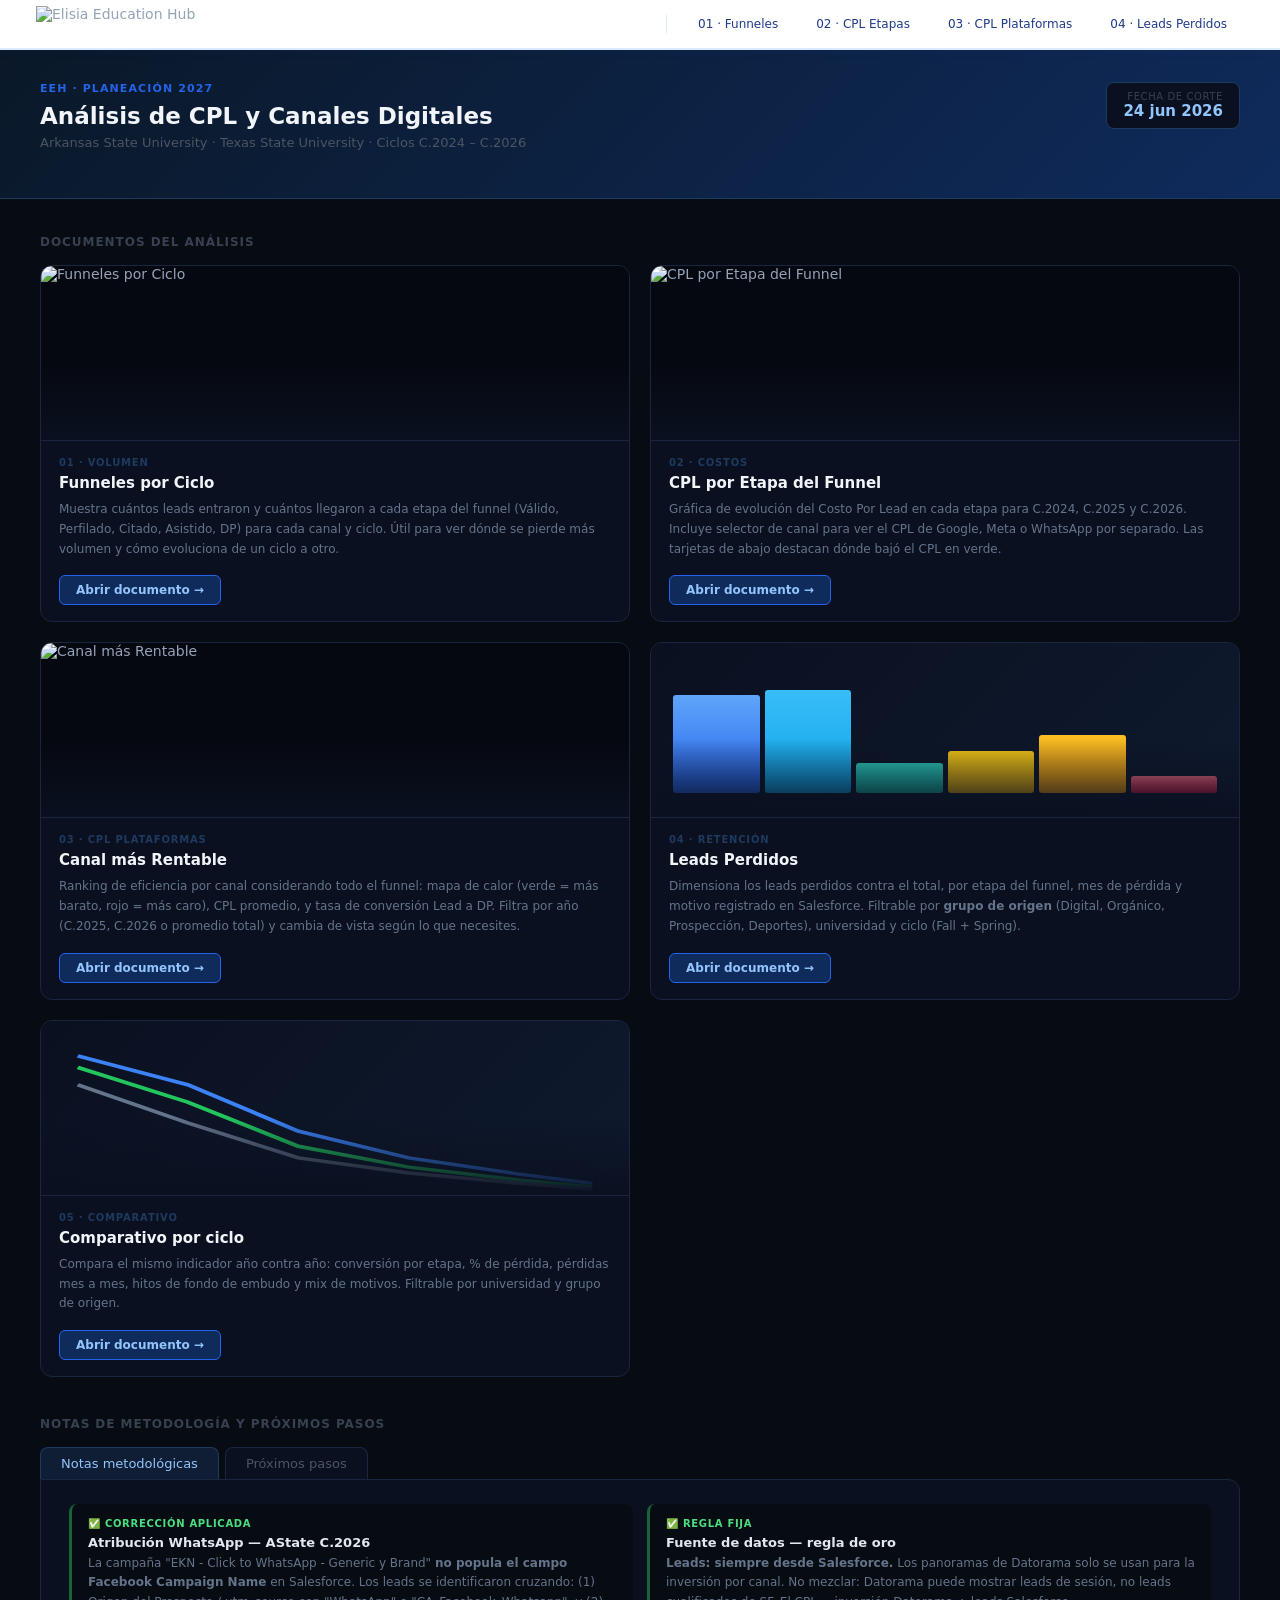
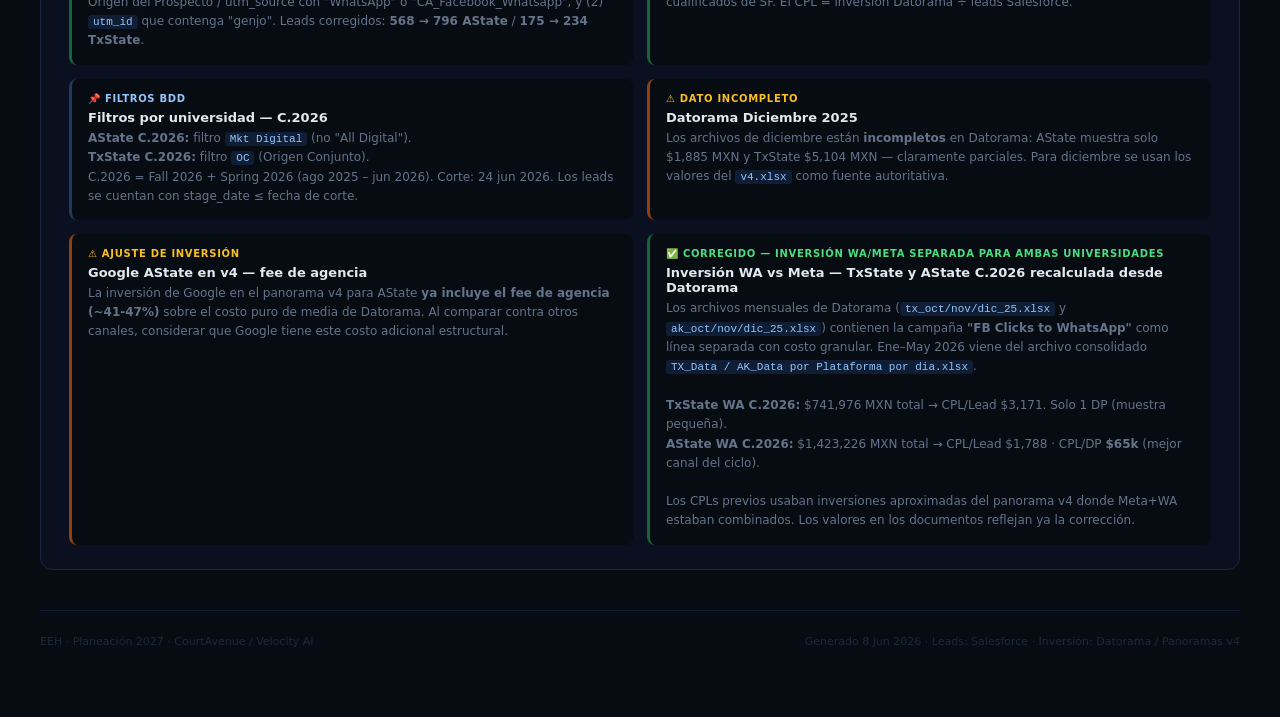
==== index.html @ 45e16dbb "Publicar dashboard CPL EEH (Arkansas + Texas) — corte 24/25-jun 2026, TR_Huge_062526 Sitio estático " ====
<!DOCTYPE html>
<html lang="es">
<head>
<meta charset="UTF-8">
<meta name="viewport" content="width=device-width, initial-scale=1">
<title>EEH · Análisis de Planeación 2027 · Dashboard</title>
<link rel="stylesheet" href="styles.css">
<style>
/* Header gradient */
.header{background:linear-gradient(135deg,#0a1828 0%,#0f2b5c 100%);border-bottom:1px solid #1e3a5f;padding:32px 40px 28px;margin:-36px -40px 36px}
.header-top{display:flex;align-items:flex-start;justify-content:space-between;margin-bottom:20px}
.project-tag{font-size:11px;font-weight:600;color:#2563eb;text-transform:uppercase;letter-spacing:.1em;margin-bottom:8px}
.header h1{font-size:23px;font-weight:700;color:#f1f5f9;margin-bottom:6px}
.header .sub{font-size:13px;color:#4b5563}
.date-badge{background:#0a1020;border:1px solid #1e3a5f;border-radius:8px;padding:8px 16px;text-align:right;flex-shrink:0}
.date-badge .lbl{font-size:10px;color:#374151;text-transform:uppercase;letter-spacing:.06em}
.date-badge .val{font-size:15px;font-weight:600;color:#93c5fd}

/* Mensaje para Arturo */
.arturo-card{background:#0a1020;border:1px solid #1a2540;border-left:4px solid #2563eb;border-radius:0 10px 10px 0;padding:20px 24px;margin-bottom:32px}
.arturo-from{font-size:11px;color:#4b5563;margin-bottom:12px;text-transform:uppercase;letter-spacing:.06em}
.arturo-body{font-size:14px;color:#94a3b8;line-height:1.8}
.arturo-body p{margin-bottom:10px}.arturo-body p:last-child{margin-bottom:0}
.arturo-body strong{color:#e2e8f0}

/* Documents grid */
.section-title{font-size:12px;font-weight:600;color:#374151;text-transform:uppercase;letter-spacing:.08em;margin-bottom:16px}
.docs-grid{display:grid;grid-template-columns:repeat(2,1fr);gap:20px;margin-bottom:40px}
.doc-card{background:#0a1020;border:1px solid #1a2540;border-radius:12px;overflow:hidden;transition:.2s}
.doc-card:hover{border-color:#2563eb;transform:translateY(-2px)}

/* Screenshot thumbnail */
.thumb{width:100%;height:175px;overflow:hidden;background:#050810;position:relative;border-bottom:1px solid #1a2540}
.thumb img{width:100%;height:100%;object-fit:cover;object-position:top center;display:block}
.thumb-overlay{position:absolute;inset:0;background:linear-gradient(to bottom,transparent 55%,#0a1020 100%)}

.doc-body{padding:16px 18px}
.doc-num{font-size:10px;font-weight:700;color:#1e3a5f;text-transform:uppercase;letter-spacing:.08em;margin-bottom:6px}
.doc-title{font-size:15px;font-weight:600;color:#f1f5f9;margin-bottom:8px}
.doc-desc{font-size:12px;color:#64748b;line-height:1.65;margin-bottom:16px}
.doc-btn{display:inline-block;background:#0f2b5c;color:#93c5fd;border:1px solid #2563eb;border-radius:6px;padding:7px 16px;font-size:12px;font-weight:600;cursor:pointer;text-decoration:none;transition:.15s}
.doc-btn:hover{background:#1e3a5f}

/* Tabs de metodología */
.meta-area{margin-bottom:40px}
.meta-tabs{display:flex;gap:6px;margin-bottom:0}
.meta-tab{padding:8px 20px;border-radius:8px 8px 0 0;cursor:pointer;font-size:13px;font-weight:500;border:1px solid #1a2540;border-bottom:none;background:#0a1020;color:#4b5563;transition:.15s}
.meta-tab.active{background:#0f1e35;color:#93c5fd;border-color:#1e3a5f}
.meta-pane{display:none;background:#0a1020;border:1px solid #1a2540;border-radius:0 12px 12px 12px;padding:24px 28px}
.meta-pane.active{display:block}

/* Notas */
.note-grid{display:grid;grid-template-columns:1fr 1fr;gap:14px}
.note-item{background:#070b12;border-radius:8px;padding:14px 16px;border-left:3px solid #1e3a5f}
.note-item.green{border-left-color:#166534}
.note-item.yellow{border-left-color:#92400e}
.note-item.red{border-left-color:#7f1d1d}
.note-tag{font-size:10px;font-weight:700;text-transform:uppercase;letter-spacing:.07em;margin-bottom:6px}
.note-title{font-size:13px;font-weight:600;color:#e2e8f0;margin-bottom:4px}
.note-body{font-size:12px;color:#64748b;line-height:1.6}
.note-body code{background:#0f1e35;color:#93c5fd;padding:1px 5px;border-radius:3px;font-size:11px}

/* Pasos */
.steps{display:flex;flex-direction:column;gap:12px}
.step{display:flex;gap:14px;align-items:flex-start}
.step-num{width:26px;height:26px;background:#0f2b5c;border:1px solid #2563eb;border-radius:50%;display:flex;align-items:center;justify-content:center;font-size:11px;font-weight:700;color:#93c5fd;flex-shrink:0}
.step-body{flex:1;padding-top:2px}
.step-title{font-size:13px;font-weight:600;color:#e2e8f0;margin-bottom:3px}
.step-desc{font-size:12px;color:#64748b;line-height:1.55}
.step-badge{display:inline-block;font-size:10px;font-weight:600;padding:1px 7px;border-radius:10px;margin-left:8px}
.badge-pend{background:#1a1800;color:#fbbf24;border:1px solid #78350f}
.badge-done{background:#052010;color:#4ade80;border:1px solid #166534}
.badge-next{background:#1a0a00;color:#fb923c;border:1px solid #7c3a00}

/* Footer */
.footer{padding:24px 0;border-top:1px solid #0f1e35;font-size:11px;color:#1e293b;display:flex;justify-content:space-between}

@media(max-width:768px){
  .header{padding:18px 20px 16px;margin:-24px -20px 24px}
  .header-top{flex-direction:column;gap:10px}
  .header h1{font-size:19px}
  .date-badge{align-self:flex-start}
  .docs-grid{grid-template-columns:1fr}
  .meta-tabs{flex-wrap:wrap}
  .meta-tab{font-size:12px;padding:7px 14px}
  .note-grid{grid-template-columns:1fr}
}
</style>
</head>
<body>

<nav class="site-nav">
  <span class="nav-brand"><img src="elisia-logo.webp" class="nav-logo" alt="Elisia Education Hub"></span>
  <div class="nav-sep"></div>
  <div class="nav-divider"></div>
  <a href="funneles_ciclos.html" class="nav-link">01 · Funneles</a>
  <a href="cpl_etapas.html" class="nav-link">02 · CPL Etapas</a>
  <a href="canal_rentabilidad.html" class="nav-link">03 · CPL Plataformas</a>
  <a href="leads_perdidos.html" class="nav-link">04 · Leads Perdidos</a>
</nav>

<div class="page-body">

<!-- Header -->
<div class="header">
  <div class="header-top">
    <div>
      <div class="project-tag">EEH · Planeación 2027</div>
      <h1>Análisis de CPL y Canales Digitales</h1>
      <p class="sub">Arkansas State University · Texas State University · Ciclos C.2024 – C.2026</p>
    </div>
    <div class="date-badge">
      <div class="lbl">Fecha de corte</div>
      <div class="val">24 jun 2026</div>
    </div>
  </div>
</div>

<!-- Documentos -->
<p class="section-title" style="margin-top:0">Documentos del análisis</p>
<div class="docs-grid">

  <div class="doc-card">
    <div class="thumb">
      <img src="thumb_funneles.png" alt="Funneles por Ciclo">
      <div class="thumb-overlay"></div>
    </div>
    <div class="doc-body">
      <div class="doc-num">01 · Volumen</div>
      <div class="doc-title">Funneles por Ciclo</div>
      <div class="doc-desc">Muestra cuántos leads entraron y cuántos llegaron a cada etapa del funnel (Válido, Perfilado, Citado, Asistido, DP) para cada canal y ciclo. Útil para ver dónde se pierde más volumen y cómo evoluciona de un ciclo a otro.</div>
      <a class="doc-btn" href="funneles_ciclos.html" target="_blank">Abrir documento →</a>
    </div>
  </div>

  <div class="doc-card">
    <div class="thumb">
      <img src="thumb_cpl.png" alt="CPL por Etapa del Funnel">
      <div class="thumb-overlay"></div>
    </div>
    <div class="doc-body">
      <div class="doc-num">02 · Costos</div>
      <div class="doc-title">CPL por Etapa del Funnel</div>
      <div class="doc-desc">Gráfica de evolución del Costo Por Lead en cada etapa para C.2024, C.2025 y C.2026. Incluye selector de canal para ver el CPL de Google, Meta o WhatsApp por separado. Las tarjetas de abajo destacan dónde bajó el CPL en verde.</div>
      <a class="doc-btn" href="cpl_etapas.html" target="_blank">Abrir documento →</a>
    </div>
  </div>

  <div class="doc-card">
    <div class="thumb">
      <img src="thumb_canal.png" alt="Canal más Rentable">
      <div class="thumb-overlay"></div>
    </div>
    <div class="doc-body">
      <div class="doc-num">03 · CPL Plataformas</div>
      <div class="doc-title">Canal más Rentable</div>
      <div class="doc-desc">Ranking de eficiencia por canal considerando todo el funnel: mapa de calor (verde = más barato, rojo = más caro), CPL promedio, y tasa de conversión Lead a DP. Filtra por año (C.2025, C.2026 o promedio total) y cambia de vista según lo que necesites.</div>
      <a class="doc-btn" href="canal_rentabilidad.html" target="_blank">Abrir documento →</a>
    </div>
  </div>

  <div class="doc-card">
    <div class="thumb" style="display:flex;align-items:flex-end;gap:5px;padding:24px 22px;background:linear-gradient(135deg,#0a1020,#0f1a2e)">
      <div style="flex:1;height:78%;background:linear-gradient(180deg,#60a5fa,#2563eb);border-radius:3px"></div>
      <div style="flex:1;height:82%;background:linear-gradient(180deg,#38bdf8,#0ea5e9);border-radius:3px"></div>
      <div style="flex:1;height:24%;background:linear-gradient(180deg,#2dd4bf,#14b8a6);border-radius:3px"></div>
      <div style="flex:1;height:34%;background:linear-gradient(180deg,#facc15,#eab308);border-radius:3px"></div>
      <div style="flex:1;height:46%;background:linear-gradient(180deg,#fbbf24,#f59e0b);border-radius:3px"></div>
      <div style="flex:1;height:14%;background:linear-gradient(180deg,#fb7185,#e11d48);border-radius:3px"></div>
      <div class="thumb-overlay"></div>
    </div>
    <div class="doc-body">
      <div class="doc-num">04 · Retención</div>
      <div class="doc-title">Leads Perdidos</div>
      <div class="doc-desc">Dimensiona los leads perdidos contra el total, por etapa del funnel, mes de pérdida y motivo registrado en Salesforce. Filtrable por <b>grupo de origen</b> (Digital, Orgánico, Prospección, Deportes), universidad y ciclo (Fall + Spring).</div>
      <a class="doc-btn" href="leads_perdidos.html" target="_blank">Abrir documento →</a>
    </div>
  </div>

  <div class="doc-card">
    <div class="thumb" style="position:relative;padding:0;background:linear-gradient(135deg,#0a1020,#0f1a2e)">
      <svg viewBox="0 0 320 150" preserveAspectRatio="none" style="width:100%;height:100%;display:block">
        <polyline points="20,30 80,55 140,95 200,118 260,132 300,140" fill="none" stroke="#3b82f6" stroke-width="3"/>
        <polyline points="20,40 80,70 140,108 200,126 260,137 300,143" fill="none" stroke="#22c55e" stroke-width="3"/>
        <polyline points="20,55 80,88 140,118 200,131 260,140 300,145" fill="none" stroke="#64748b" stroke-width="3"/>
      </svg>
      <div class="thumb-overlay"></div>
    </div>
    <div class="doc-body">
      <div class="doc-num">05 · Comparativo</div>
      <div class="doc-title">Comparativo por ciclo</div>
      <div class="doc-desc">Compara el mismo indicador año contra año: conversión por etapa, % de pérdida, pérdidas mes a mes, hitos de fondo de embudo y mix de motivos. Filtrable por universidad y grupo de origen.</div>
      <a class="doc-btn" href="comparativo.html" target="_blank">Abrir documento →</a>
    </div>
  </div>

</div>

<!-- Metodología y pasos -->
<div class="meta-area">
  <p class="section-title" style="margin-top:0;margin-bottom:16px">Notas de metodología y próximos pasos</p>
  <div class="meta-tabs">
    <div class="meta-tab active" onclick="setMeta('notas',this)">Notas metodológicas</div>
    <div class="meta-tab" onclick="setMeta('pasos',this)">Próximos pasos</div>
  </div>

  <div class="meta-pane active" id="meta-notas">
    <div class="note-grid">

      <div class="note-item green">
        <div class="note-tag" style="color:#4ade80">✅ Corrección aplicada</div>
        <div class="note-title">Atribución WhatsApp — AState C.2026</div>
        <div class="note-body">La campaña "EKN - Click to WhatsApp - Generic y Brand" <strong>no popula el campo Facebook Campaign Name</strong> en Salesforce. Los leads se identificaron cruzando: (1) Origen del Prospecto / utm_source con "WhatsApp" o "CA_Facebook_Whatsapp", y (2) <code>utm_id</code> que contenga "genjo". Leads corregidos: <strong>568 → 796 AState</strong> / <strong>175 → 234 TxState</strong>.</div>
      </div>

      <div class="note-item green">
        <div class="note-tag" style="color:#4ade80">✅ Regla fija</div>
        <div class="note-title">Fuente de datos — regla de oro</div>
        <div class="note-body"><strong>Leads: siempre desde Salesforce.</strong> Los panoramas de Datorama solo se usan para la inversión por canal. No mezclar: Datorama puede mostrar leads de sesión, no leads cualificados de SF. El CPL = inversión Datorama ÷ leads Salesforce.</div>
      </div>

      <div class="note-item">
        <div class="note-tag" style="color:#93c5fd">📌 Filtros BDD</div>
        <div class="note-title">Filtros por universidad — C.2026</div>
        <div class="note-body">
          <strong>AState C.2026:</strong> filtro <code>Mkt Digital</code> (no "All Digital").<br>
          <strong>TxState C.2026:</strong> filtro <code>OC</code> (Origen Conjunto).<br>
          C.2026 = Fall 2026 + Spring 2026 (ago 2025 – jun 2026). Corte: 24 jun 2026. Los leads se cuentan con stage_date ≤ fecha de corte.
        </div>
      </div>

      <div class="note-item yellow">
        <div class="note-tag" style="color:#fbbf24">⚠️ Dato incompleto</div>
        <div class="note-title">Datorama Diciembre 2025</div>
        <div class="note-body">Los archivos de diciembre están <strong>incompletos</strong> en Datorama: AState muestra solo $1,885 MXN y TxState $5,104 MXN — claramente parciales. Para diciembre se usan los valores del <code>v4.xlsx</code> como fuente autoritativa.</div>
      </div>

      <div class="note-item yellow">
        <div class="note-tag" style="color:#fbbf24">⚠️ Ajuste de inversión</div>
        <div class="note-title">Google AState en v4 — fee de agencia</div>
        <div class="note-body">La inversión de Google en el panorama v4 para AState <strong>ya incluye el fee de agencia (~41-47%)</strong> sobre el costo puro de media de Datorama. Al comparar contra otros canales, considerar que Google tiene este costo adicional estructural.</div>
      </div>

      <div class="note-item green">
        <div class="note-tag" style="color:#4ade80">✅ Corregido — Inversión WA/Meta separada para ambas universidades</div>
        <div class="note-title">Inversión WA vs Meta — TxState y AState C.2026 recalculada desde Datorama</div>
        <div class="note-body">
          Los archivos mensuales de Datorama (<code>tx_oct/nov/dic_25.xlsx</code> y <code>ak_oct/nov/dic_25.xlsx</code>) contienen la campaña <strong>"FB Clicks to WhatsApp"</strong> como línea separada con costo granular. Ene–May 2026 viene del archivo consolidado <code>TX_Data / AK_Data por Plataforma por dia.xlsx</code>.<br><br>
          <strong>TxState WA C.2026:</strong> $741,976 MXN total → CPL/Lead $3,171. Solo 1 DP (muestra pequeña).<br>
          <strong>AState WA C.2026:</strong> $1,423,226 MXN total → CPL/Lead $1,788 · CPL/DP <strong>$65k</strong> (mejor canal del ciclo).<br><br>
          Los CPLs previos usaban inversiones aproximadas del panorama v4 donde Meta+WA estaban combinados. Los valores en los documentos reflejan ya la corrección.
        </div>
      </div>

    </div>
  </div>

  <div class="meta-pane" id="meta-pasos">
    <div class="steps">

      <div class="step">
        <div class="step-num">1</div>
        <div class="step-body">
          <div class="step-title">Confirmar filtro TxState C.2025 con Power BI <span class="step-badge badge-pend">Pendiente</span></div>
          <div class="step-desc">TxState C.2025 puede tener un filtro OC (~2,467 leads) o Mkt Digital (~2,442 leads). La diferencia es pequeña pero afecta los CPL. Validar contra el reporte de PBI antes de cerrar la planeación.</div>
        </div>
      </div>

      <div class="step">
        <div class="step-num">2</div>
        <div class="step-body">
          <div class="step-title">Pulir atribución WhatsApp en Salesforce <span class="step-badge badge-next">C.2027</span></div>
          <div class="step-desc">Coordinar con Ely / Genjo para que la campaña "EKN - Click to WhatsApp" popule correctamente el campo Facebook Campaign Name en SF. Actualmente hay que hacer el cruce manual por utm_id=genjo, lo cual es frágil si cambia el naming.</div>
        </div>
      </div>

      <div class="step">
        <div class="step-num">3</div>
        <div class="step-body">
          <div class="step-title">Actualizar datos al cierre de C.2026 <span class="step-badge badge-pend">Ago 2026</span></div>
          <div class="step-desc">El corte actual es 31 mayo 2026. Al cierre del ciclo (agosto 2026), actualizar los leads finales de Salesforce y la inversión completa de Datorama, incluyendo diciembre 2025 cuando estén los archivos completos.</div>
        </div>
      </div>

      <div class="step">
        <div class="step-num">4</div>
        <div class="step-body">
          <div class="step-title">Extender análisis a TxState C.2024 <span class="step-badge badge-next">Opcional</span></div>
          <div class="step-desc">Los datos históricos de TxState C.2024 no están en el análisis actual por falta de Datorama de ese ciclo. Si se consiguen los panoramas de inversión, se puede completar la serie histórica para tener tres ciclos comparables en TxState.</div>
        </div>
      </div>

      <div class="step">
        <div class="step-num">5</div>
        <div class="step-body">
          <div class="step-title">Separación Meta/WA TxState C.2026 ✅ — TxState C.2025 pendiente <span class="step-badge" style="background:#166534;color:#4ade80">Parcialmente resuelto</span></div>
          <div class="step-desc">C.2026 ya tiene inversiones separadas desde archivos Datorama (tx_oct/nov/dic_25 + consolidado). Para C.2025 de TxState aún no hay archivos mensuales con desglose WA/Meta en OneDrive — solicitar al equipo de medios o a la agencia el reporte de Meta Ads Manager filtrado por tipo de objetivo (Messages vs Website).</div>
        </div>
      </div>

    </div>
  </div>
</div>

<div class="footer">
  <span>EEH · Planeación 2027 · CourtAvenue / Velocity AI</span>
  <span>Generado 8 jun 2026 · Leads: Salesforce · Inversión: Datorama / Panoramas v4</span>
</div>

<script>
function setMeta(id,el){
  document.querySelectorAll('.meta-tab').forEach(t=>t.classList.remove('active'));
  document.querySelectorAll('.meta-pane').forEach(p=>p.classList.remove('active'));
  el.classList.add('active');
  document.getElementById('meta-'+id).classList.add('active');
}
</script>

</div><!-- end .page-body -->
</body>
</html>
---- styles.css ----
/* ── EEH · Planeación 2027 · Shared Styles ── */

/* Variables */
:root {
  --bg:        #070b12;
  --bg-card:   #0e1520;
  --bg-panel:  #0a1020;
  --bg-deep:   #030508;
  --border:    #1a2540;
  --border-subtle: #0f1e35;

  --txt-primary:   #f1f5f9;
  --txt-secondary: #94a3b8;
  --txt-muted:     #64748b;
  --txt-dim:       #374151;

  --blue:       #2563eb;
  --blue-deep:  #1e3a8a;
  --blue-light: #93c5fd;
  --blue-pale:  #dbeafe;
  --blue-bg:    #0f2b5c;

  --green: #4ade80;
  --amber: #fbbf24;
  --red:   #f87171;

  --r-sm: 6px;
  --r:    10px;
  --r-lg: 14px;

  --font: 'Inter', system-ui, -apple-system, sans-serif;
  --nav-h: 50px;
}

/* Reset */
*, *::before, *::after { box-sizing: border-box; margin: 0; padding: 0; }

body {
  background: var(--bg);
  color: var(--txt-secondary);
  font-family: var(--font);
  font-size: 14px;
  min-height: 100vh;
  padding-top: var(--nav-h);  /* compensar nav fixed */
}

/* ── NAV (fixed, full-width, idéntico en todas las páginas) ── */
.site-nav {
  position: fixed;
  top: 0; left: 0; right: 0;
  height: var(--nav-h);
  z-index: 200;
  display: flex;
  align-items: center;
  gap: 4px;
  padding: 0 36px;
  background: #ffffff;
  border-bottom: 2px solid var(--blue-pale);
  box-shadow: 0 2px 8px rgba(30,58,138,.10);
}

.nav-logo{height:36px;width:auto;display:block}
.nav-brand{display:flex;align-items:center;text-decoration:none;flex-shrink:0}
a.nav-brand:hover { color: var(--blue); }
.nav-sep   { flex: 1; }
.nav-divider { width: 1px; height: 18px; background: var(--blue-pale); margin: 0 10px; }
.nav-link {
  font-size: 12px;
  font-weight: 500;
  color: var(--blue-deep);
  text-decoration: none;
  padding: 6px 16px;
  border-radius: var(--r-sm);
  border: 1px solid transparent;
  white-space: nowrap;
  transition: background .15s, color .15s;
}
.nav-link:hover { background: #eff6ff; border-color: var(--blue-pale); }
.nav-link.active {
  background: var(--blue);
  color: #ffffff;
  border-color: var(--blue-deep);
  font-weight: 700;
}

/* ── CONTENIDO (wrapper con padding horizontal) ── */
.page-body {
  padding: 36px 40px 48px;
}

/* ── CABECERA DE PÁGINA ── */
.page-header { margin-bottom: 36px; }
.page-header h1 {
  font-size: 26px;
  font-weight: 700;
  color: var(--txt-primary);
  line-height: 1.2;
  margin-bottom: 10px;
}
.page-header .sub {
  font-size: 13px;
  color: var(--txt-muted);
  line-height: 1.65;
}

/* ── TABS (universidades) ── */
.tabs { display: flex; gap: 8px; margin-bottom: 32px; flex-wrap: wrap; }
.tab {
  padding: 10px 28px;
  background: var(--bg-panel);
  color: var(--txt-muted);
  border: 1px solid var(--border);
  border-radius: var(--r-sm);
  cursor: pointer;
  font-size: 14px;
  font-weight: 500;
  font-family: var(--font);
  transition: .15s;
}
.tab:hover { border-color: var(--blue); color: var(--blue-light); }
.tab.active {
  background: var(--blue);
  color: #ffffff;
  border-color: var(--blue);
  font-weight: 700;
}
.section { display: none; }
.section.active { display: block; }

/* ── SECTION LABEL ── */
.section-label {
  font-size: 11px;
  font-weight: 600;
  color: var(--txt-dim);
  text-transform: uppercase;
  letter-spacing: .08em;
  margin: 32px 0 14px;
}

/* ── CARD ── */
.card {
  background: var(--bg-card);
  border: 1px solid var(--border);
  border-radius: var(--r-lg);
  padding: 20px 22px;
}
.card-ttl {
  font-size: 11px;
  font-weight: 700;
  color: var(--txt-dim);
  text-transform: uppercase;
  letter-spacing: .07em;
  margin-bottom: 14px;
}

/* ── CHART WRAP ── */
.chart-wrap {
  background: var(--bg-card);
  border: 1px solid var(--border);
  border-radius: var(--r-lg);
  padding: 22px;
  margin-bottom: 28px;
}
.chart-ttl  { font-size: 15px; font-weight: 700; color: var(--blue-light); margin-bottom: 6px; }
.chart-note { font-size: 11px; color: var(--txt-dim); margin-bottom: 18px; line-height: 1.55; }
svg.cpline  { display: block; width: 100%; overflow: visible; }

/* ── LEGEND ── */
.legend { display: flex; gap: 18px; flex-wrap: wrap; margin-bottom: 18px; }
.lg { display: flex; align-items: center; gap: 6px; font-size: 12px; color: var(--txt-muted); }
.lg-line { width: 28px; height: 3px; border-radius: 2px; }
.lg-dot  { width: 8px; height: 8px; border-radius: 50%; }

/* ── WARN BOX ── */
.warn-box {
  background: #1a0a00;
  border: 1px solid #7c3a00;
  border-radius: var(--r);
  padding: 16px 20px;
  margin-bottom: 28px;
}
.warn-ttl {
  font-size: 12px; font-weight: 700; color: #fb923c;
  text-transform: uppercase; letter-spacing: .06em; margin-bottom: 8px;
}
.warn-body { font-size: 13px; color: #d97706; line-height: 1.65; }
.warn-body strong { color: var(--amber); }

/* ── OBS PANEL ── */
.obs-grid { display: grid; grid-template-columns: 1fr 1fr; gap: 18px; margin-bottom: 28px; }
.obs-card { background: var(--bg-card); border: 1px solid var(--border); border-radius: var(--r-lg); padding: 18px 20px; }
.obs-ttl  { font-size: 13px; font-weight: 700; text-transform: uppercase; letter-spacing: .06em; margin-bottom: 12px; }
.obs-item { display: flex; gap: 8px; margin-bottom: 8px; font-size: 13px; line-height: 1.55; }
.obs-icon { flex-shrink: 0; font-size: 14px; width: 20px; }
.obs-txt  { color: var(--txt-secondary); }
.obs-txt strong { color: var(--txt-primary); }

/* ── TABLES ── */
.tbl-wrap {
  background: var(--bg-card);
  border: 1px solid var(--border);
  border-radius: var(--r);
  overflow: hidden;
  margin-bottom: 20px;
}
table { width: 100%; border-collapse: collapse; font-size: 12px; }
thead th {
  background: var(--bg-panel);
  color: var(--txt-dim);
  padding: 9px 12px;
  text-align: right;
  font-weight: 600;
  font-size: 11px;
  text-transform: uppercase;
  letter-spacing: .04em;
}
thead th:first-child { text-align: left; }
tbody td { padding: 7px 12px; text-align: right; border-bottom: 1px solid var(--bg-panel); }
tbody td:first-child { text-align: left; color: var(--txt-secondary); font-weight: 500; }
tbody tr.total-row td { background: #0c1829; font-weight: 700; }
tbody tr.total-row td:first-child { color: var(--blue-light); }
.green  { color: var(--green); }
.yellow { color: var(--amber); }
.red    { color: var(--red); }
.dim    { color: var(--txt-dim); }

/* ── PAGE NOTES (footer metodológico) ── */
.page-notes {
  padding: 28px 40px;
  background: #03060a;
  border-top: 1px solid var(--border-subtle);
  margin-top: 48px;
}
.pn-title {
  font-size: 10px; font-weight: 700; color: #1e3a5f;
  text-transform: uppercase; letter-spacing: .09em; margin-bottom: 18px;
}
.pn-grid { display: grid; grid-template-columns: repeat(3,1fr); gap: 14px; }
.pn-item {
  background: var(--bg);
  border-radius: var(--r-sm);
  padding: 14px 16px;
  border-left: 3px solid #1e3a5f;
}
.pn-item.green { border-left-color: #166534; }
.pn-item.amber { border-left-color: #92400e; }
.pn-tag { font-size: 10px; font-weight: 700; text-transform: uppercase; letter-spacing: .07em; margin-bottom: 6px; }
.pn-body { font-size: 12px; color: var(--txt-muted); line-height: 1.65; }
.pn-body strong { color: var(--txt-secondary); }
.pn-body code { background: var(--border-subtle); color: var(--blue-light); padding: 1px 5px; border-radius: 3px; font-size: 11px; }

/* ── PAGE FOOTER ── */
.page-footer {
  padding: 14px 40px;
  font-size: 11px;
  color: #1e293b;
  display: flex;
  justify-content: space-between;
  border-top: 1px solid #070b12;
  background: #03060a;
}

/* ── RESPONSIVE ── */
@media (max-width: 900px) {
  .page-body { padding: 24px 20px 40px; }
  .page-notes, .page-footer { padding-left: 20px; padding-right: 20px; }
}
@media (max-width: 600px) {
  :root { --nav-h: 100px; } /* nav wraps on mobile */
  body { padding-top: var(--nav-h); }
  .site-nav { padding: 8px 14px; flex-wrap: wrap; height: auto; }
  .nav-divider { display: none; }
  .nav-link { font-size: 11px; padding: 4px 10px; }
  .tabs { gap: 4px; }
  .tab { padding: 8px 16px; font-size: 12px; }
  .page-body { padding: 16px 14px 32px; }
  .page-notes { padding: 20px 14px; }
  .pn-grid { grid-template-columns: 1fr; }
  .page-footer { flex-direction: column; gap: 4px; padding: 12px 14px; }
  .obs-grid { grid-template-columns: 1fr; }
}
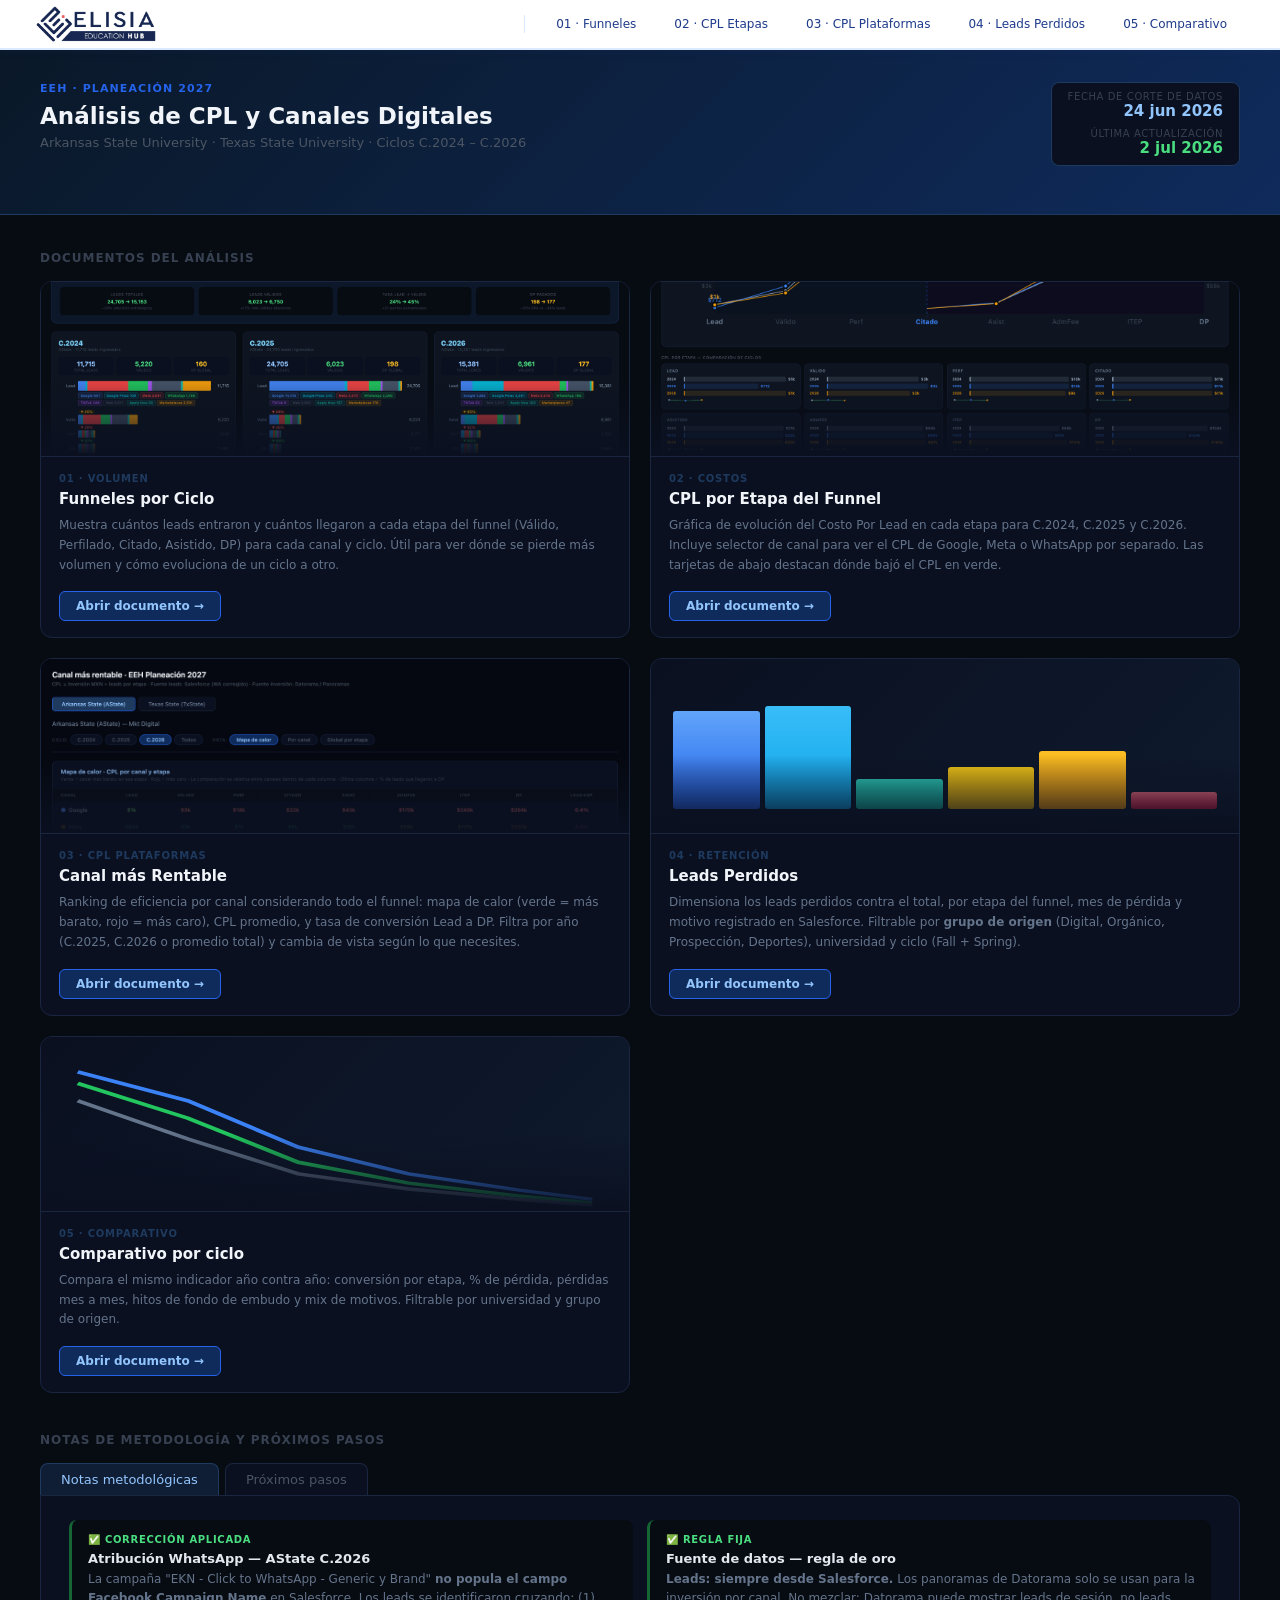
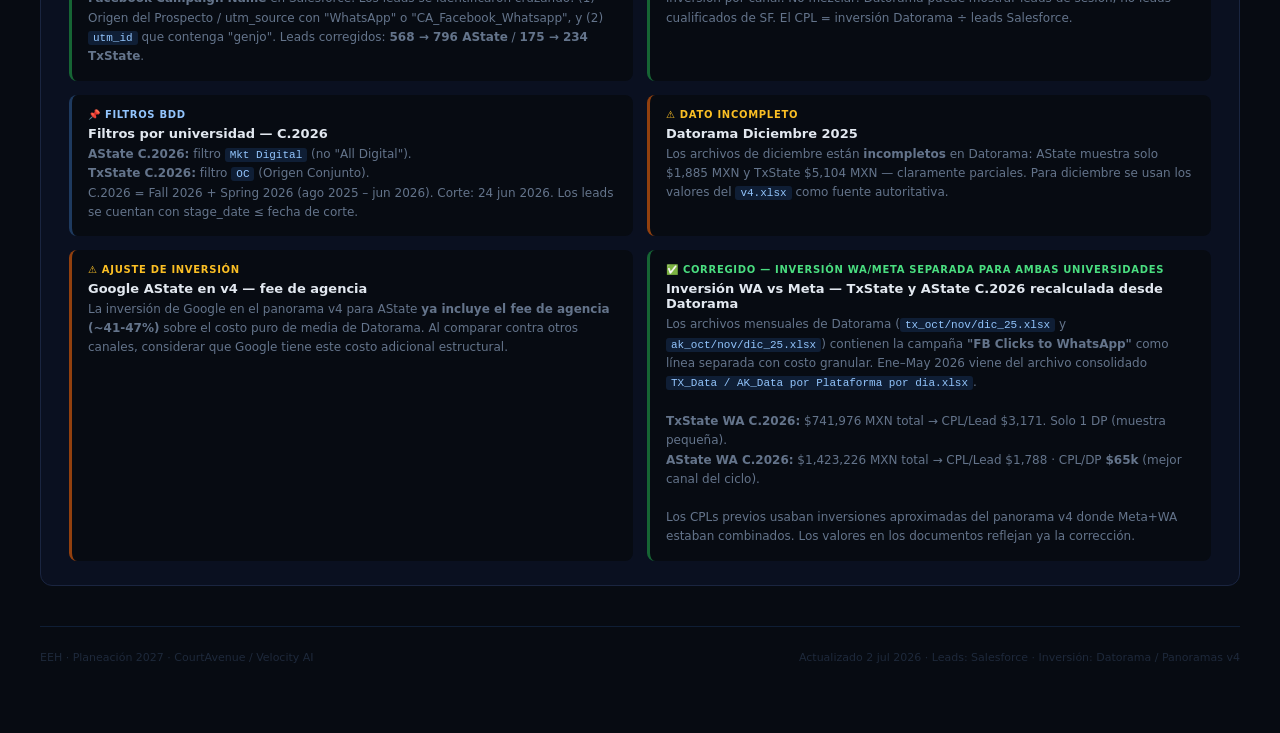
==== commit 00e68bd1: "Tarea 3: menú unificado vía nav.js (autonumerado) + fecha de actualización en portada" ====
--- a/index.html
+++ b/index.html
@@ -89,15 +89,7 @@
 </head>
 <body>
 
-<nav class="site-nav">
-  <span class="nav-brand"><img src="elisia-logo.webp" class="nav-logo" alt="Elisia Education Hub"></span>
-  <div class="nav-sep"></div>
-  <div class="nav-divider"></div>
-  <a href="funneles_ciclos.html" class="nav-link">01 · Funneles</a>
-  <a href="cpl_etapas.html" class="nav-link">02 · CPL Etapas</a>
-  <a href="canal_rentabilidad.html" class="nav-link">03 · CPL Plataformas</a>
-  <a href="leads_perdidos.html" class="nav-link">04 · Leads Perdidos</a>
-</nav>
+<nav class="site-nav" id="site-nav"></nav>
 
 <div class="page-body">
 
@@ -110,8 +102,10 @@
       <p class="sub">Arkansas State University · Texas State University · Ciclos C.2024 – C.2026</p>
     </div>
     <div class="date-badge">
-      <div class="lbl">Fecha de corte</div>
+      <div class="lbl">Fecha de corte de datos</div>
       <div class="val">24 jun 2026</div>
+      <div class="lbl" style="margin-top:8px">Última actualización</div>
+      <div class="val" style="color:#4ade80">2 jul 2026</div>
     </div>
   </div>
 </div>
@@ -304,7 +298,7 @@
 
 <div class="footer">
   <span>EEH · Planeación 2027 · CourtAvenue / Velocity AI</span>
-  <span>Generado 8 jun 2026 · Leads: Salesforce · Inversión: Datorama / Panoramas v4</span>
+  <span>Actualizado 2 jul 2026 · Leads: Salesforce · Inversión: Datorama / Panoramas v4</span>
 </div>
 
 <script>
@@ -317,5 +311,6 @@
 </script>
 
 </div><!-- end .page-body -->
+<script src="nav.js"></script>
 </body>
 </html>
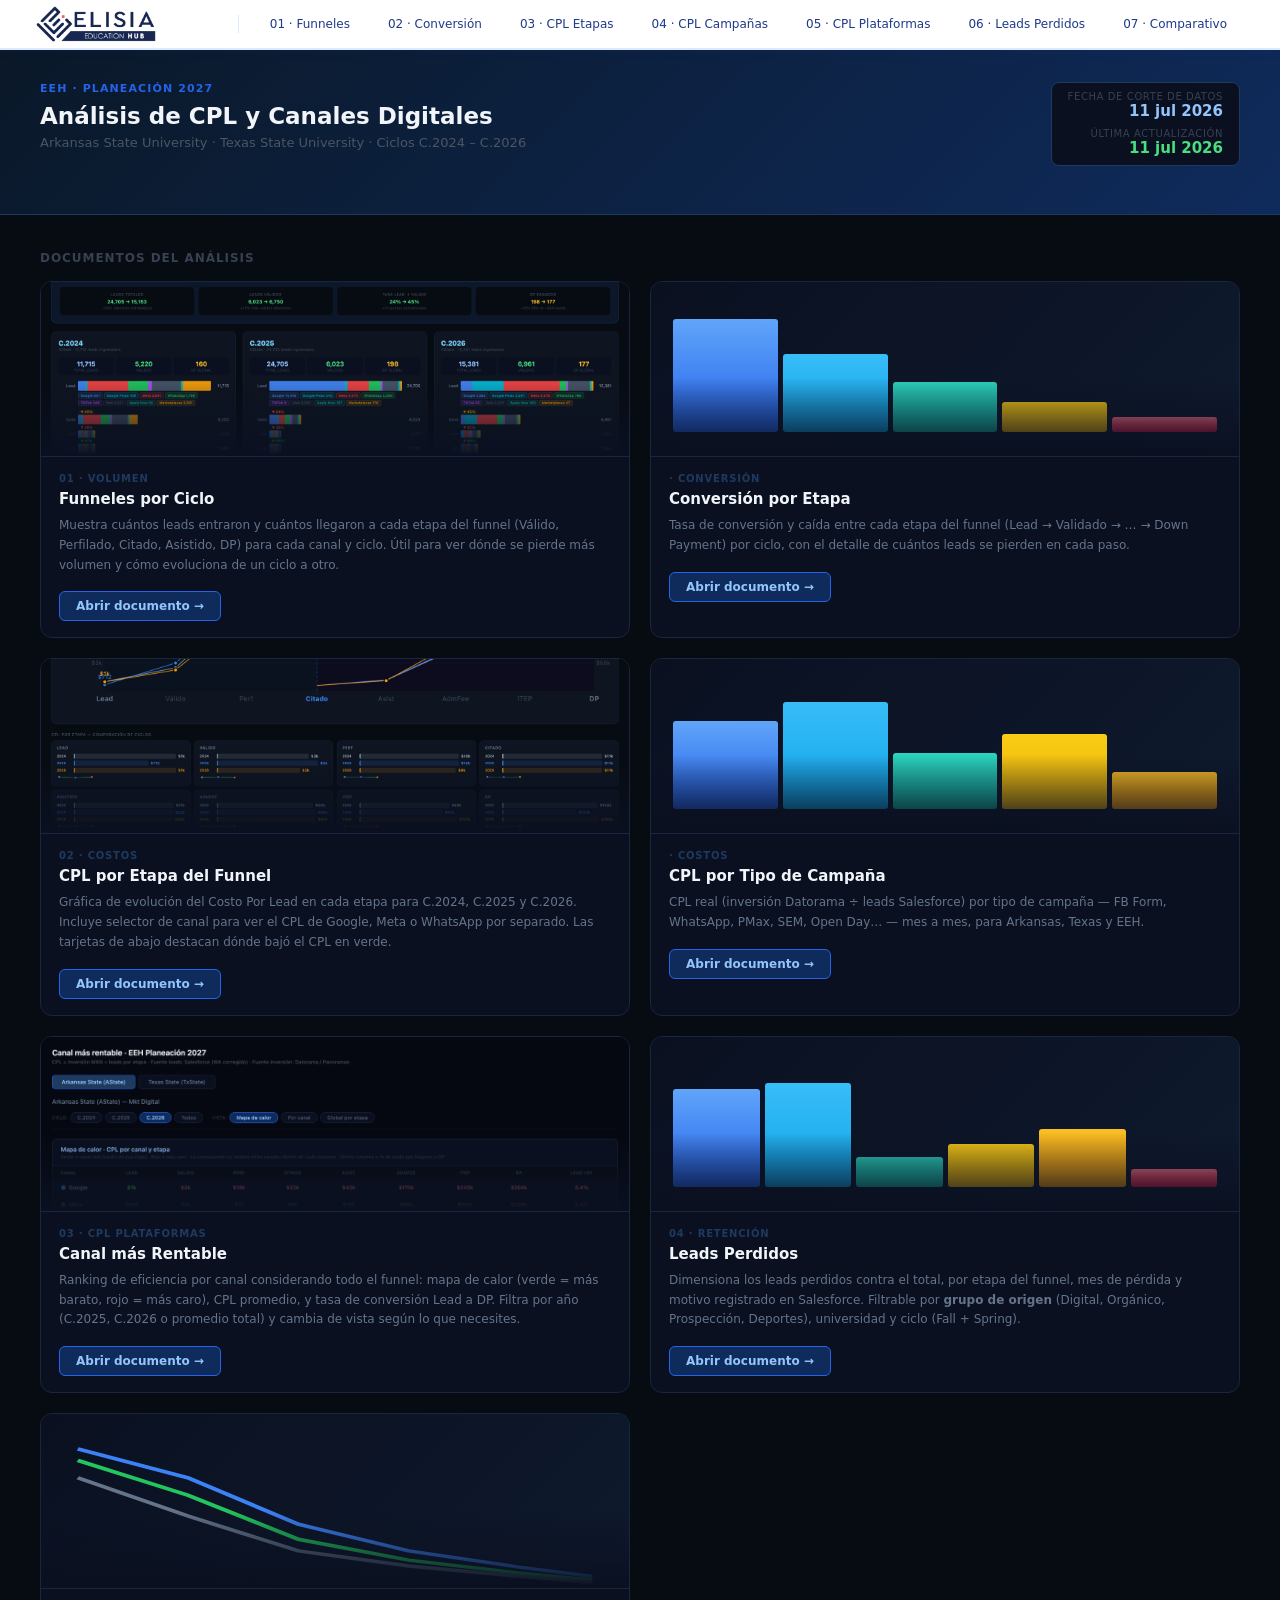
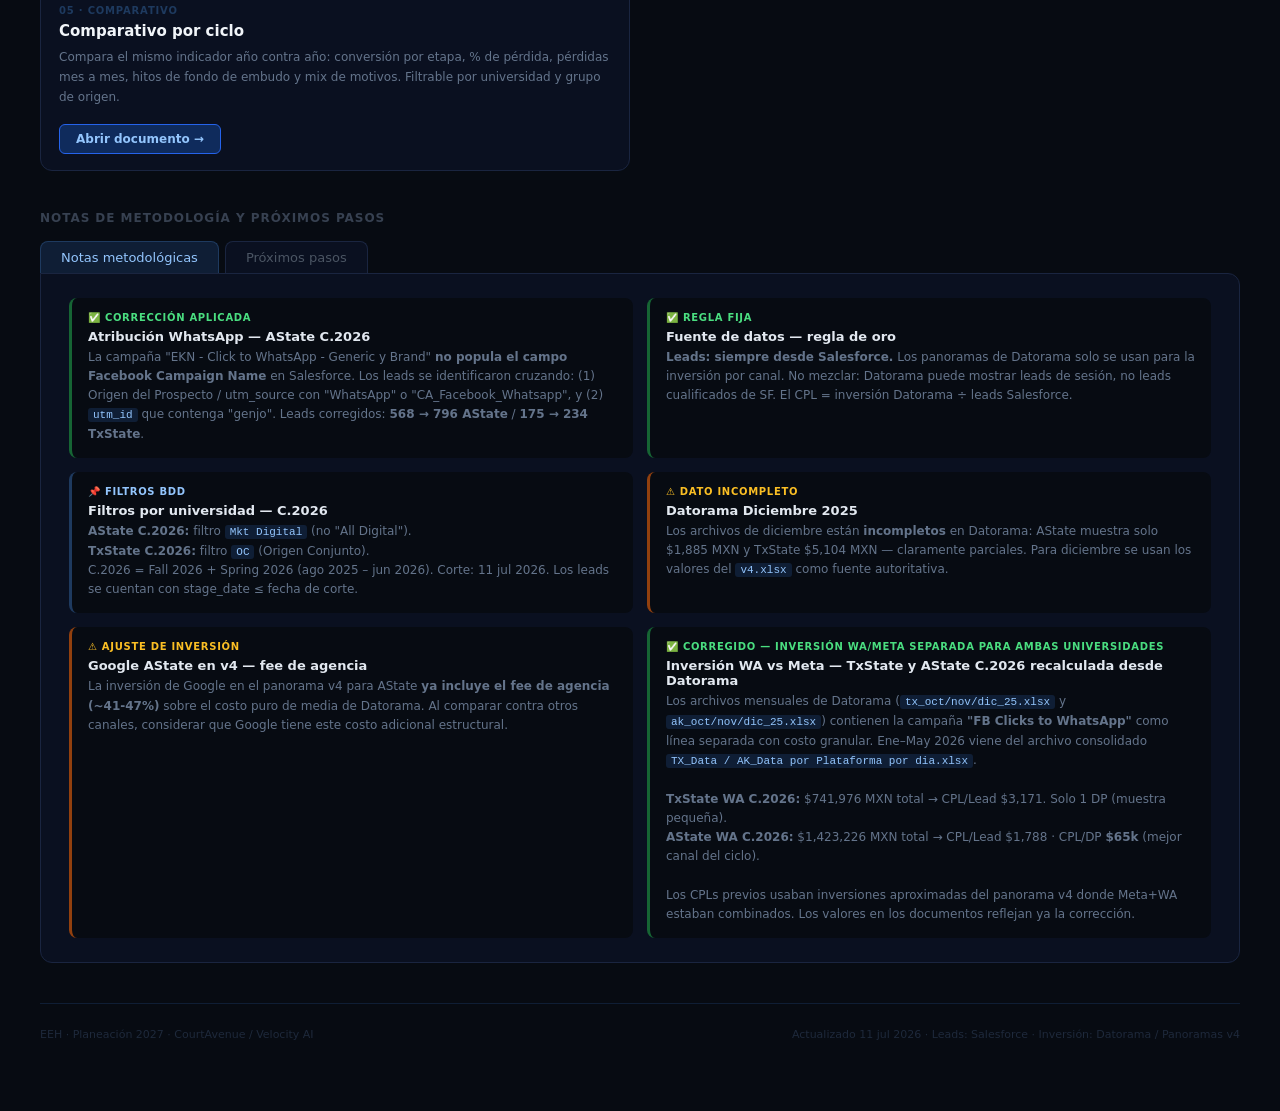
==== commit 8e9125e0: "Refresh corte 11-jul-2026: DATORAMA al_071026 + TR_Huge_071126 - cpl_etapas a julio (NI C2026 AState" ====
--- a/index.html
+++ b/index.html
@@ -103,9 +103,9 @@
     </div>
     <div class="date-badge">
       <div class="lbl">Fecha de corte de datos</div>
-      <div class="val">24 jun 2026</div>
+      <div class="val">11 jul 2026</div>
       <div class="lbl" style="margin-top:8px">Última actualización</div>
-      <div class="val" style="color:#4ade80">2 jul 2026</div>
+      <div class="val" style="color:#4ade80">11 jul 2026</div>
     </div>
   </div>
 </div>
@@ -126,6 +126,23 @@
       <a class="doc-btn" href="funneles_ciclos.html" target="_blank">Abrir documento →</a>
     </div>
   </div>
+  <div class="doc-card">
+    <div class="thumb" style="display:flex;align-items:flex-end;gap:5px;padding:24px 22px;background:linear-gradient(135deg,#0a1020,#0f1a2e)">
+      <div style="flex:1;height:90%;background:linear-gradient(180deg,#60a5fa,#2563eb);border-radius:3px"></div>
+      <div style="flex:1;height:62%;background:linear-gradient(180deg,#38bdf8,#0ea5e9);border-radius:3px"></div>
+      <div style="flex:1;height:40%;background:linear-gradient(180deg,#2dd4bf,#14b8a6);border-radius:3px"></div>
+      <div style="flex:1;height:24%;background:linear-gradient(180deg,#facc15,#eab308);border-radius:3px"></div>
+      <div style="flex:1;height:12%;background:linear-gradient(180deg,#fb7185,#e11d48);border-radius:3px"></div>
+      <div class="thumb-overlay"></div>
+    </div>
+    <div class="doc-body">
+      <div class="doc-num">· Conversión</div>
+      <div class="doc-title">Conversión por Etapa</div>
+      <div class="doc-desc">Tasa de conversión y caída entre cada etapa del funnel (Lead → Validado → … → Down Payment) por ciclo, con el detalle de cuántos leads se pierden en cada paso.</div>
+      <a class="doc-btn" href="conversion_etapas.html" target="_blank">Abrir documento →</a>
+    </div>
+  </div>
+
 
   <div class="doc-card">
     <div class="thumb">
@@ -139,6 +156,23 @@
       <a class="doc-btn" href="cpl_etapas.html" target="_blank">Abrir documento →</a>
     </div>
   </div>
+  <div class="doc-card">
+    <div class="thumb" style="display:flex;align-items:flex-end;gap:5px;padding:24px 22px;background:linear-gradient(135deg,#0a1020,#0f1a2e)">
+      <div style="flex:1;height:70%;background:linear-gradient(180deg,#60a5fa,#2563eb);border-radius:3px"></div>
+      <div style="flex:1;height:85%;background:linear-gradient(180deg,#38bdf8,#0ea5e9);border-radius:3px"></div>
+      <div style="flex:1;height:45%;background:linear-gradient(180deg,#2dd4bf,#14b8a6);border-radius:3px"></div>
+      <div style="flex:1;height:60%;background:linear-gradient(180deg,#facc15,#eab308);border-radius:3px"></div>
+      <div style="flex:1;height:30%;background:linear-gradient(180deg,#fbbf24,#f59e0b);border-radius:3px"></div>
+      <div class="thumb-overlay"></div>
+    </div>
+    <div class="doc-body">
+      <div class="doc-num">· Costos</div>
+      <div class="doc-title">CPL por Tipo de Campaña</div>
+      <div class="doc-desc">CPL real (inversión Datorama ÷ leads Salesforce) por tipo de campaña — FB Form, WhatsApp, PMax, SEM, Open Day… — mes a mes, para Arkansas, Texas y EEH.</div>
+      <a class="doc-btn" href="cpl_campanas.html" target="_blank">Abrir documento →</a>
+    </div>
+  </div>
+
 
   <div class="doc-card">
     <div class="thumb">
@@ -219,7 +253,7 @@
         <div class="note-body">
           <strong>AState C.2026:</strong> filtro <code>Mkt Digital</code> (no "All Digital").<br>
           <strong>TxState C.2026:</strong> filtro <code>OC</code> (Origen Conjunto).<br>
-          C.2026 = Fall 2026 + Spring 2026 (ago 2025 – jun 2026). Corte: 24 jun 2026. Los leads se cuentan con stage_date ≤ fecha de corte.
+          C.2026 = Fall 2026 + Spring 2026 (ago 2025 – jun 2026). Corte: 11 jul 2026. Los leads se cuentan con stage_date ≤ fecha de corte.
         </div>
       </div>
 
@@ -298,7 +332,7 @@
 
 <div class="footer">
   <span>EEH · Planeación 2027 · CourtAvenue / Velocity AI</span>
-  <span>Actualizado 2 jul 2026 · Leads: Salesforce · Inversión: Datorama / Panoramas v4</span>
+  <span>Actualizado 11 jul 2026 · Leads: Salesforce · Inversión: Datorama / Panoramas v4</span>
 </div>
 
 <script>
